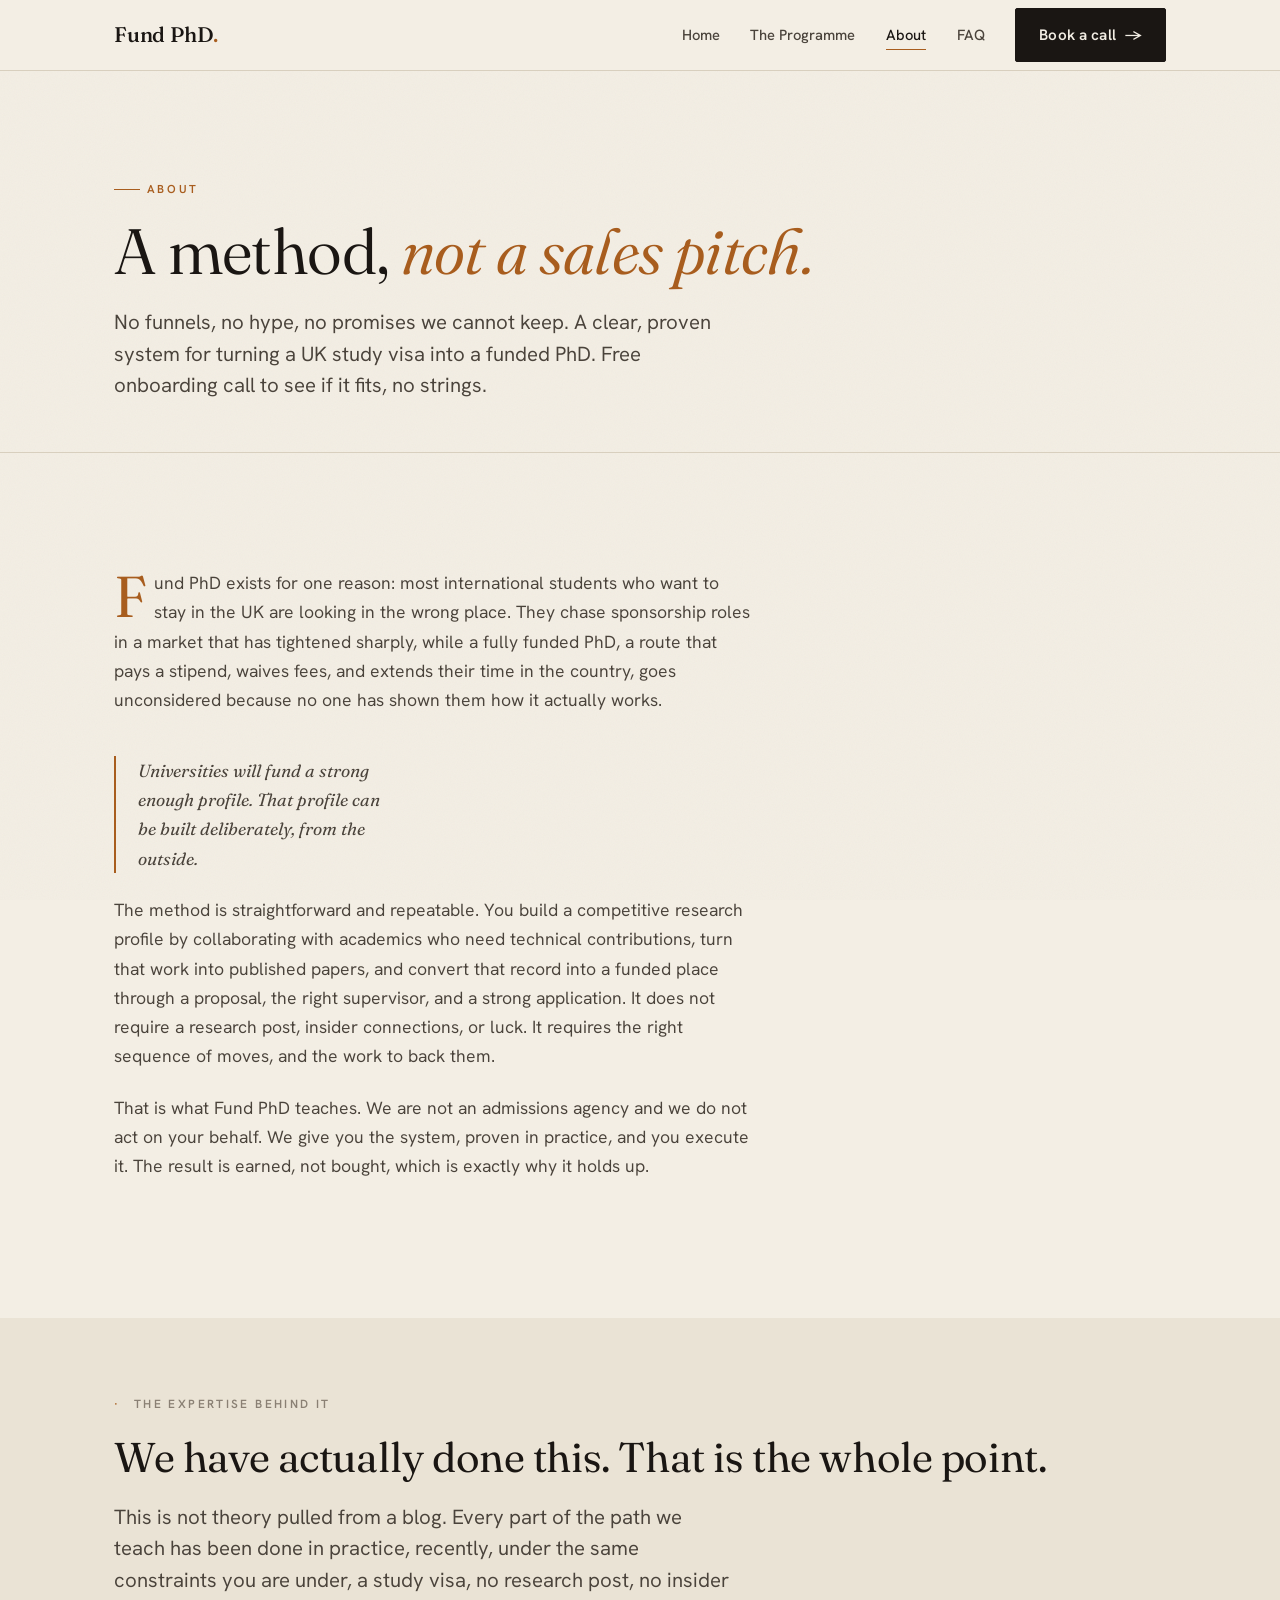
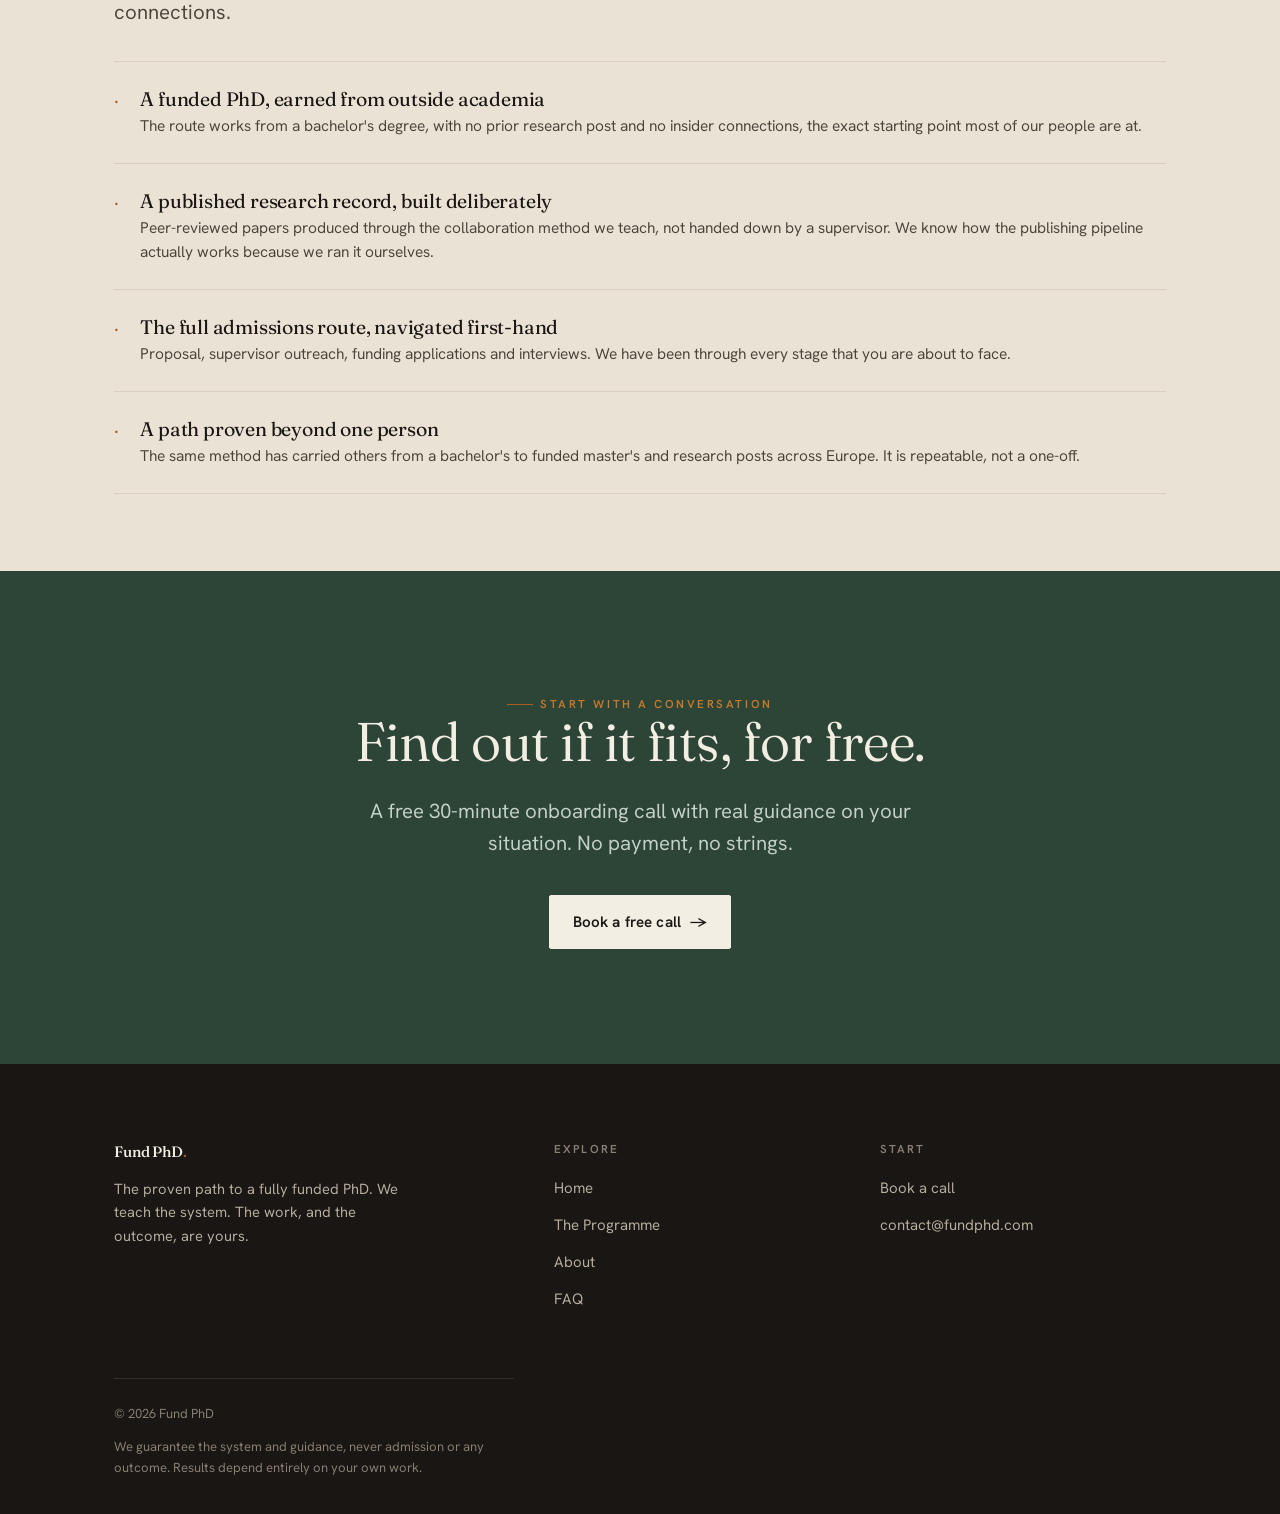
==== about.html @ c9955477 "setup" ====
<!DOCTYPE html>
<html lang="en">
<head>
<meta charset="UTF-8">
<meta name="viewport" content="width=device-width, initial-scale=1.0">
<link rel="icon" type="image/svg+xml" href="favicon.svg">
<title>About — Fund PhD</title>
<meta name="description" content="We were where you are. Post-study visa, no sponsorship, thinking about going home. Here is what we did instead.">
<link rel="preconnect" href="https://fonts.googleapis.com">
<link rel="preconnect" href="https://fonts.gstatic.com" crossorigin>
<link href="https://fonts.googleapis.com/css2?family=Fraunces:ital,opsz,wght@0,9..144,300..600;1,9..144,300..600&family=Hanken+Grotesk:wght@300..700&display=swap" rel="stylesheet">
<link rel="stylesheet" href="styles.css">
</head>
<body>

<header class="site">
  <div class="wrap nav">
    <a href="index.html" class="brand">Fund PhD<b>.</b></a>
    <button class="nav-toggle" aria-label="Menu"><span></span><span></span><span></span></button>
    <ul class="nav-links">
      <li><a href="index.html" data-page="index.html">Home</a></li>
      <li><a href="programme.html" data-page="programme.html">The Programme</a></li>
      <li><a href="about.html" data-page="about.html">About</a></li>
      <li><a href="faq.html" data-page="faq.html">FAQ</a></li>
      <li><a href="book.html" class="btn">Book a call <span class="arw">→</span></a></li>
    </ul>
  </div>
</header>

<section class="phero">
  <div class="wrap">
    <span class="kicker reveal">About</span>
    <h1 class="reveal d1">A method, <em>not a sales pitch.</em></h1>
    <p class="lead reveal d2">No funnels, no hype, no promises we cannot keep. A clear, proven system for turning a UK study visa into a funded PhD. Free onboarding call to see if it fits, no strings.</p>
  </div>
</section>

<section class="pad">
  <div class="wrap">
    <div class="story reveal">
      <p><span class="drop">F</span>und PhD exists for one reason: most international students who want to stay in the UK are looking in the wrong place. They chase sponsorship roles in a market that has tightened sharply, while a fully funded PhD, a route that pays a stipend, waives fees, and extends their time in the country, goes unconsidered because no one has shown them how it actually works.</p>
      <p class="pullquote">Universities will fund a strong enough profile. That profile can be built deliberately, from the outside.</p>
      <p>The method is straightforward and repeatable. You build a competitive research profile by collaborating with academics who need technical contributions, turn that work into published papers, and convert that record into a funded place through a proposal, the right supervisor, and a strong application. It does not require a research post, insider connections, or luck. It requires the right sequence of moves, and the work to back them.</p>
      <p>That is what Fund PhD teaches. We are not an admissions agency and we do not act on your behalf. We give you the system, proven in practice, and you execute it. The result is earned, not bought, which is exactly why it holds up.</p>
    </div>
  </div>
</section>

<section class="pad-sm" style="background:var(--paper-deep)">
  <div class="wrap">
    <span class="sec-label reveal"><span class="num">·</span> The expertise behind it</span>
    <h2 class="reveal d1" style="margin-bottom:1.4rem;font-size:clamp(1.8rem,3.6vw,2.6rem)">We have actually done this. That is the whole point.</h2>
    <p class="lead reveal d1" style="margin-bottom:2rem">This is not theory pulled from a blog. Every part of the path we teach has been done in practice, recently, under the same constraints you are under, a study visa, no research post, no insider connections.</p>
    <ul class="deliv reveal d1">
      <li><span class="n">·</span><div><h4>A funded PhD, earned from outside academia</h4><p>The route works from a bachelor's degree, with no prior research post and no insider connections, the exact starting point most of our people are at.</p></div></li>
      <li><span class="n">·</span><div><h4>A published research record, built deliberately</h4><p>Peer-reviewed papers produced through the collaboration method we teach, not handed down by a supervisor. We know how the publishing pipeline actually works because we ran it ourselves.</p></div></li>
      <li><span class="n">·</span><div><h4>The full admissions route, navigated first-hand</h4><p>Proposal, supervisor outreach, funding applications and interviews. We have been through every stage that you are about to face.</p></div></li>
      <li><span class="n">·</span><div><h4>A path proven beyond one person</h4><p>The same method has carried others from a bachelor's to funded master's and research posts across Europe. It is repeatable, not a one-off.</p></div></li>
    </ul>
  </div>
</section>

<section class="ctaband pad">
  <div class="wrap reveal">
    <span class="kicker" style="color:var(--accent-hi);justify-content:center">Start with a conversation</span>
    <h2>Find out if it fits, for free.</h2>
    <p class="lead">A free 30-minute onboarding call with real guidance on your situation. No payment, no strings.</p>
    <a href="book.html" class="btn">Book a free call <span class="arw">→</span></a>
  </div>
</section>

<footer class="site">
  <div class="wrap">
    <div>
      <a href="index.html" class="brand">Fund PhD<b>.</b></a>
      <p>The proven path to a fully funded PhD. We teach the system. The work, and the outcome, are yours.</p>
    </div>
    <div><h5>Explore</h5><ul>
      <li><a href="index.html">Home</a></li>
      <li><a href="programme.html">The Programme</a></li>
      <li><a href="about.html">About</a></li>
      <li><a href="faq.html">FAQ</a></li>
    </ul></div>
    <div><h5>Start</h5><ul>
      <li><a href="book.html">Book a call</a></li>
      <li><a href="mailto:contact@fundphd.com">contact@fundphd.com</a></li>
    </ul></div>
  </div>
  <div class="wrap"><div class="foot-base">
    <span>© <span id="yr"></span> Fund PhD</span>
    <span class="disc">We guarantee the system and guidance, never admission or any outcome. Results depend entirely on your own work.</span>
  </div></div>
</footer>

<script>document.getElementById('yr').textContent=new Date().getFullYear();</script>
<script src="main.js"></script>
</body>
</html>
---- styles.css ----
/* =========================================================
   [BRAND] — shared stylesheet
   Aesthetic: calm, editorial, dignified. The opposite of
   sales-bro. Paper background, warm ink, single saffron accent.
   ========================================================= */

:root {
  --paper:      #F3EEE4;
  --paper-deep: #EAE3D5;
  --ink:        #1A1613;
  --ink-soft:   #4A433B;
  --ink-faint:  #8A8074;
  --line:       #D8CFBE;
  --accent:     #A85D1E;   /* saffron / ochre */
  --accent-hi:  #C6792E;
  --green:      #2C4537;   /* sparingly used */
  --maxw:       1180px;
  --gutter:     clamp(20px, 5vw, 64px);
}

* { box-sizing: border-box; margin: 0; padding: 0; }

html { scroll-behavior: smooth; -webkit-text-size-adjust: 100%; }

body {
  font-family: "Hanken Grotesk", system-ui, sans-serif;
  background: var(--paper);
  color: var(--ink);
  font-size: 17px;
  line-height: 1.6;
  font-weight: 380;
  -webkit-font-smoothing: antialiased;
  position: relative;
  overflow-x: hidden;
}

/* faint paper grain */
body::before {
  content: "";
  position: fixed;
  inset: 0;
  pointer-events: none;
  z-index: 1;
  opacity: 0.04;
  background-image: url("data:image/svg+xml,%3Csvg xmlns='http://www.w3.org/2000/svg' width='180' height='180'%3E%3Cfilter id='n'%3E%3CfeTurbulence type='fractalNoise' baseFrequency='0.85' numOctaves='3'/%3E%3C/filter%3E%3Crect width='100%25' height='100%25' filter='url(%23n)'/%3E%3C/svg%3E");
}

::selection { background: var(--accent); color: var(--paper); }

/* ---------- typography ---------- */

h1, h2, h3, h4 {
  font-family: "Fraunces", Georgia, serif;
  font-weight: 380;
  line-height: 1.04;
  letter-spacing: -0.01em;
  color: var(--ink);
}

.serif { font-family: "Fraunces", Georgia, serif; }

.kicker {
  font-family: "Hanken Grotesk", sans-serif;
  font-size: 0.72rem;
  font-weight: 600;
  letter-spacing: 0.22em;
  text-transform: uppercase;
  color: var(--accent);
  display: inline-flex;
  align-items: center;
  gap: 0.6em;
}
.kicker::before {
  content: "";
  width: 26px;
  height: 1px;
  background: var(--accent);
  display: inline-block;
}

.lead {
  font-size: clamp(1.05rem, 1.6vw, 1.28rem);
  color: var(--ink-soft);
  line-height: 1.55;
  max-width: 56ch;
}

a { color: var(--accent); text-decoration: none; }
a:hover { color: var(--accent-hi); }

.wrap {
  max-width: var(--maxw);
  margin: 0 auto;
  padding-left: var(--gutter);
  padding-right: var(--gutter);
  position: relative;
  z-index: 2;
}

/* ---------- buttons ---------- */

.btn {
  display: inline-flex;
  align-items: center;
  gap: 0.6em;
  font-family: "Hanken Grotesk", sans-serif;
  font-size: 0.95rem;
  font-weight: 600;
  letter-spacing: 0.01em;
  padding: 0.92em 1.5em;
  border: 1px solid var(--ink);
  background: var(--ink);
  color: var(--paper);
  border-radius: 2px;
  cursor: pointer;
  transition: transform .25s ease, background .25s ease, color .25s ease;
}
.btn:hover { background: var(--accent); border-color: var(--accent); color: var(--paper); transform: translateY(-2px); }
.btn .arw { transition: transform .25s ease; }
.btn:hover .arw { transform: translateX(4px); }

.btn-ghost {
  background: transparent;
  color: var(--ink);
}
.btn-ghost:hover { background: var(--ink); color: var(--paper); }

/* ---------- header ---------- */

header.site {
  position: sticky;
  top: 0;
  z-index: 50;
  background: color-mix(in srgb, var(--paper) 88%, transparent);
  backdrop-filter: blur(10px);
  border-bottom: 1px solid var(--line);
}
.nav {
  display: flex;
  align-items: center;
  justify-content: space-between;
  height: 70px;
}
.brand {
  font-family: "Fraunces", serif;
  font-size: 1.32rem;
  font-weight: 500;
  letter-spacing: -0.01em;
  color: var(--ink);
}
.brand b { color: var(--accent); font-weight: 500; }
.nav-links {
  display: flex;
  align-items: center;
  gap: clamp(14px, 2.4vw, 34px);
  list-style: none;
}
.nav-links a:not(.btn) {
  color: var(--ink-soft);
  font-size: 0.92rem;
  font-weight: 500;
  position: relative;
}
.nav-links a:not(.btn):hover { color: var(--ink); }
.nav-links a.active:not(.btn) { color: var(--ink); }
.nav-links a.active:not(.btn)::after {
  content: "";
  position: absolute;
  left: 0; right: 0; bottom: -6px;
  height: 1.5px;
  background: var(--accent);
}
.nav-toggle { display: none; background: none; border: none; cursor: pointer; padding: 8px; }
.nav-toggle span { display: block; width: 24px; height: 2px; background: var(--ink); margin: 5px 0; transition: .3s; }

/* ---------- sections ---------- */

section { position: relative; z-index: 2; }

.pad      { padding: clamp(64px, 9vw, 130px) 0; }
.pad-sm   { padding: clamp(48px, 6vw, 84px) 0; }

.sec-label {
  font-size: 0.74rem;
  font-weight: 600;
  letter-spacing: 0.2em;
  text-transform: uppercase;
  color: var(--ink-faint);
  margin-bottom: 1.4rem;
  display: block;
}
.sec-label .num { color: var(--accent); margin-right: 0.7em; }

/* ---------- hero ---------- */

.hero { padding: clamp(56px, 11vw, 120px) 0 clamp(48px, 8vw, 96px); }
.hero h1 {
  font-size: clamp(2.6rem, 7.2vw, 5.4rem);
  font-weight: 360;
  max-width: 16ch;
  margin-bottom: 1.6rem;
}
.hero h1 em { font-style: italic; color: var(--accent); }
.hero .lead { margin-bottom: 2.4rem; }
.hero-cta { display: flex; flex-wrap: wrap; gap: 14px; align-items: center; }
.hero-note { font-size: 0.86rem; color: var(--ink-faint); margin-top: 1.6rem; }

/* ---------- problem strip ---------- */

.problem { background: var(--ink); color: var(--paper); }
.problem h2 { color: var(--paper); font-size: clamp(1.7rem, 3.4vw, 2.7rem); max-width: 20ch; font-weight: 340; }
.problem .lead { color: #C9C0B2; margin-top: 1.4rem; }
.problem .kicker { color: var(--accent-hi); }
.problem .kicker::before { background: var(--accent-hi); }

/* ---------- two col ---------- */

.grid2 {
  display: grid;
  grid-template-columns: 0.85fr 1.15fr;
  gap: clamp(32px, 6vw, 90px);
  align-items: start;
}
.grid2 h2 { font-size: clamp(1.9rem, 4vw, 3rem); font-weight: 350; }

/* ---------- deliverables list ---------- */

.deliv { list-style: none; border-top: 1px solid var(--line); }
.deliv li {
  display: grid;
  grid-template-columns: auto 1fr;
  gap: 1.4rem;
  padding: 1.5rem 0;
  border-bottom: 1px solid var(--line);
  align-items: baseline;
}
.deliv .n {
  font-family: "Fraunces", serif;
  font-size: 1.1rem;
  color: var(--accent);
  font-variant-numeric: tabular-nums;
}
.deliv h4 { font-size: 1.22rem; font-weight: 400; margin-bottom: 0.3rem; }
.deliv p { color: var(--ink-soft); font-size: 0.97rem; }

/* ---------- honesty wedge ---------- */

.wedge {
  background: var(--paper-deep);
  border: 1px solid var(--line);
  border-radius: 3px;
  padding: clamp(34px, 5vw, 64px);
}
.wedge .big {
  font-family: "Fraunces", serif;
  font-size: clamp(1.5rem, 3.2vw, 2.3rem);
  font-weight: 350;
  line-height: 1.2;
  max-width: 24ch;
}
.wedge .big em { font-style: italic; color: var(--accent); }

/* ---------- for / not for ---------- */

.cols2 { display: grid; grid-template-columns: 1fr 1fr; gap: clamp(24px, 4vw, 48px); }
.fcard { padding: clamp(26px, 3vw, 38px); border-radius: 3px; border: 1px solid var(--line); }
.fcard.for  { background: #fff; }
.fcard.not  { background: transparent; }
.fcard h3 { font-size: 1.3rem; margin-bottom: 1.2rem; font-weight: 420; }
.fcard ul { list-style: none; }
.fcard li { padding: 0.55rem 0 0.55rem 1.7rem; position: relative; color: var(--ink-soft); font-size: 0.98rem; border-bottom: 1px dotted var(--line); }
.fcard li:last-child { border-bottom: none; }
.fcard.for  li::before { content: "→"; position: absolute; left: 0; color: var(--accent); }
.fcard.not  li::before { content: "×"; position: absolute; left: 0; color: var(--ink-faint); }

/* ---------- price ---------- */

.price-wrap { text-align: center; }
.price-num {
  font-family: "Fraunces", serif;
  font-size: clamp(3.4rem, 9vw, 6rem);
  font-weight: 350;
  line-height: 1;
  letter-spacing: -0.02em;
}
.price-num small { font-size: 0.32em; color: var(--ink-faint); font-weight: 400; vertical-align: super; }
.price-vs { color: var(--ink-soft); max-width: 46ch; margin: 1.6rem auto 0; }

/* ---------- CTA band ---------- */

.ctaband { background: var(--green); color: var(--paper); text-align: center; }
.ctaband h2 { color: var(--paper); font-size: clamp(2rem, 4.6vw, 3.4rem); font-weight: 350; max-width: 18ch; margin: 0 auto 1.6rem; }
.ctaband .lead { color: #C5D2C9; margin: 0 auto 2.2rem; }
.ctaband .btn { background: var(--paper); color: var(--ink); border-color: var(--paper); }
.ctaband .btn:hover { background: var(--accent); color: var(--paper); border-color: var(--accent); }

/* ---------- footer ---------- */

footer.site {
  background: var(--ink);
  color: #B9B0A2;
  padding: clamp(48px, 6vw, 76px) 0 36px;
}
footer.site .wrap { display: grid; grid-template-columns: 1.4fr 1fr 1fr; gap: 40px; }
footer.site .brand { color: var(--paper); display: block; margin-bottom: 0.8rem; }
footer.site p { font-size: 0.92rem; max-width: 36ch; }
footer.site h5 { font-size: 0.72rem; letter-spacing: 0.18em; text-transform: uppercase; color: var(--ink-faint); margin-bottom: 1rem; font-family: "Hanken Grotesk", sans-serif; font-weight: 600; }
footer.site ul { list-style: none; }
footer.site li { margin-bottom: 0.6rem; }
footer.site a { color: #B9B0A2; font-size: 0.94rem; }
footer.site a:hover { color: var(--paper); }
.foot-base {
  border-top: 1px solid #34302A;
  margin-top: clamp(36px, 5vw, 56px);
  padding-top: 24px;
  display: flex;
  justify-content: space-between;
  flex-wrap: wrap;
  gap: 12px;
  font-size: 0.82rem;
  color: var(--ink-faint);
}
.foot-base .disc { max-width: 60ch; }

/* ---------- page hero (inner pages) ---------- */

.phero { padding: clamp(56px, 8vw, 100px) 0 clamp(30px, 4vw, 50px); border-bottom: 1px solid var(--line); }
.phero h1 { font-size: clamp(2.3rem, 5.6vw, 4rem); font-weight: 350; max-width: 18ch; margin: 1.2rem 0 1.4rem; }
.phero h1 em { font-style: italic; color: var(--accent); }

/* ---------- programme weeks ---------- */

.phase { border-top: 1px solid var(--line); padding: clamp(28px, 4vw, 44px) 0; display: grid; grid-template-columns: 0.5fr 1.5fr; gap: clamp(20px, 4vw, 56px); }
.phase:last-child { border-bottom: 1px solid var(--line); }
.phase .wk { font-family: "Fraunces", serif; font-size: clamp(1.1rem, 2vw, 1.4rem); color: var(--ink); }
.phase .wk small { display: block; color: var(--accent); font-family: "Hanken Grotesk"; font-size: 0.72rem; letter-spacing: 0.16em; text-transform: uppercase; font-weight: 600; margin-bottom: 0.4rem; }
.phase h3 { font-size: 1.4rem; font-weight: 400; margin-bottom: 0.7rem; }
.phase p { color: var(--ink-soft); max-width: 60ch; }
.phase ul { margin-top: 0.9rem; list-style: none; }
.phase ul li { padding: 0.3rem 0 0.3rem 1.5rem; position: relative; color: var(--ink-soft); font-size: 0.96rem; }
.phase ul li::before { content: "—"; position: absolute; left: 0; color: var(--accent); }

/* ---------- about ---------- */

.story { max-width: 64ch; }
.story p { margin-bottom: 1.4rem; font-size: 1.1rem; color: var(--ink-soft); line-height: 1.66; }
.story p .drop { float: left; font-family: "Fraunces", serif; font-size: 3.6rem; line-height: 0.8; padding: 0.1em 0.12em 0 0; color: var(--accent); }
.pullquote { font-family: "Fraunces", serif; font-style: italic; font-size: clamp(1.5rem, 3.2vw, 2.2rem); line-height: 1.25; color: var(--ink); border-left: 2px solid var(--accent); padding-left: 1.4rem; margin: 2.6rem 0; max-width: 26ch; }
.founder-card { display: grid; grid-template-columns: 80px 1fr; gap: 22px; align-items: center; padding: 1.8rem 0; border-top: 1px solid var(--line); }
.founder-card .avatar { width: 80px; height: 80px; border-radius: 50%; background: var(--paper-deep); border: 1px solid var(--line); display: flex; align-items: center; justify-content: center; font-family: "Fraunces", serif; font-size: 1.6rem; color: var(--accent); }
.founder-card h4 { font-size: 1.2rem; font-weight: 440; }
.founder-card .role { color: var(--ink-faint); font-size: 0.86rem; letter-spacing: 0.12em; text-transform: uppercase; margin-bottom: 0.5rem; }
.founder-card p { font-size: 0.98rem; color: var(--ink-soft); }

/* ---------- faq ---------- */

.faq { border-top: 1px solid var(--line); }
.faq details { border-bottom: 1px solid var(--line); padding: 0; }
.faq summary {
  list-style: none; cursor: pointer; padding: 1.5rem 0; display: flex;
  justify-content: space-between; align-items: center; gap: 20px;
  font-family: "Fraunces", serif; font-size: clamp(1.1rem, 2vw, 1.4rem); font-weight: 400;
}
.faq summary::-webkit-details-marker { display: none; }
.faq summary .ic { flex: none; width: 26px; height: 26px; position: relative; transition: transform .3s ease; }
.faq summary .ic::before, .faq summary .ic::after { content: ""; position: absolute; background: var(--accent); }
.faq summary .ic::before { top: 12px; left: 4px; right: 4px; height: 2px; }
.faq summary .ic::after { left: 12px; top: 4px; bottom: 4px; width: 2px; transition: opacity .3s; }
.faq details[open] summary .ic::after { opacity: 0; }
.faq details[open] summary .ic { transform: rotate(180deg); }
.faq .ans { padding: 0 0 1.6rem; color: var(--ink-soft); max-width: 64ch; line-height: 1.66; }
.faq .ans p + p { margin-top: 0.9rem; }

/* ---------- book ---------- */

.bookcard { background: #fff; border: 1px solid var(--line); border-radius: 3px; padding: clamp(32px, 5vw, 60px); max-width: 720px; }
.bookcard h2 { font-size: clamp(1.8rem, 3.6vw, 2.6rem); font-weight: 360; margin-bottom: 1.2rem; }
.book-list { list-style: none; margin: 1.8rem 0 2.2rem; }
.book-list li { padding: 0.6rem 0 0.6rem 1.8rem; position: relative; color: var(--ink-soft); border-bottom: 1px solid var(--line); }
.book-list li::before { content: "✓"; position: absolute; left: 0; color: var(--green); font-weight: 700; }

/* ---------- reveal animation ---------- */

.reveal { opacity: 0; transform: translateY(22px); transition: opacity .8s ease, transform .8s ease; }
.reveal.in { opacity: 1; transform: none; }
.d1 { transition-delay: .08s; } .d2 { transition-delay: .16s; } .d3 { transition-delay: .24s; } .d4 { transition-delay: .32s; }

@media (prefers-reduced-motion: reduce) {
  .reveal { opacity: 1; transform: none; transition: none; }
  html { scroll-behavior: auto; }
}

/* ---------- responsive ---------- */

@media (max-width: 860px) {
  .nav-links {
    position: fixed; inset: 70px 0 auto 0;
    background: var(--paper);
    flex-direction: column;
    align-items: flex-start;
    gap: 0;
    padding: 10px var(--gutter) 24px;
    border-bottom: 1px solid var(--line);
    transform: translateY(-120%);
    transition: transform .35s ease;
    box-shadow: 0 20px 30px -20px rgba(0,0,0,.25);
  }
  .nav-links.open { transform: translateY(0); }
  .nav-links li { width: 100%; }
  .nav-links a:not(.btn) { display: block; padding: 14px 0; border-bottom: 1px solid var(--line); width: 100%; }
  .nav-links li:last-child { margin-top: 14px; }
  .nav-links .btn { width: 100%; justify-content: center; }
  .nav-toggle { display: block; }
  .grid2, .cols2, .phase, footer.site .wrap { grid-template-columns: 1fr; }
  .founder-card { grid-template-columns: 64px 1fr; }
  .founder-card .avatar { width: 64px; height: 64px; }
}
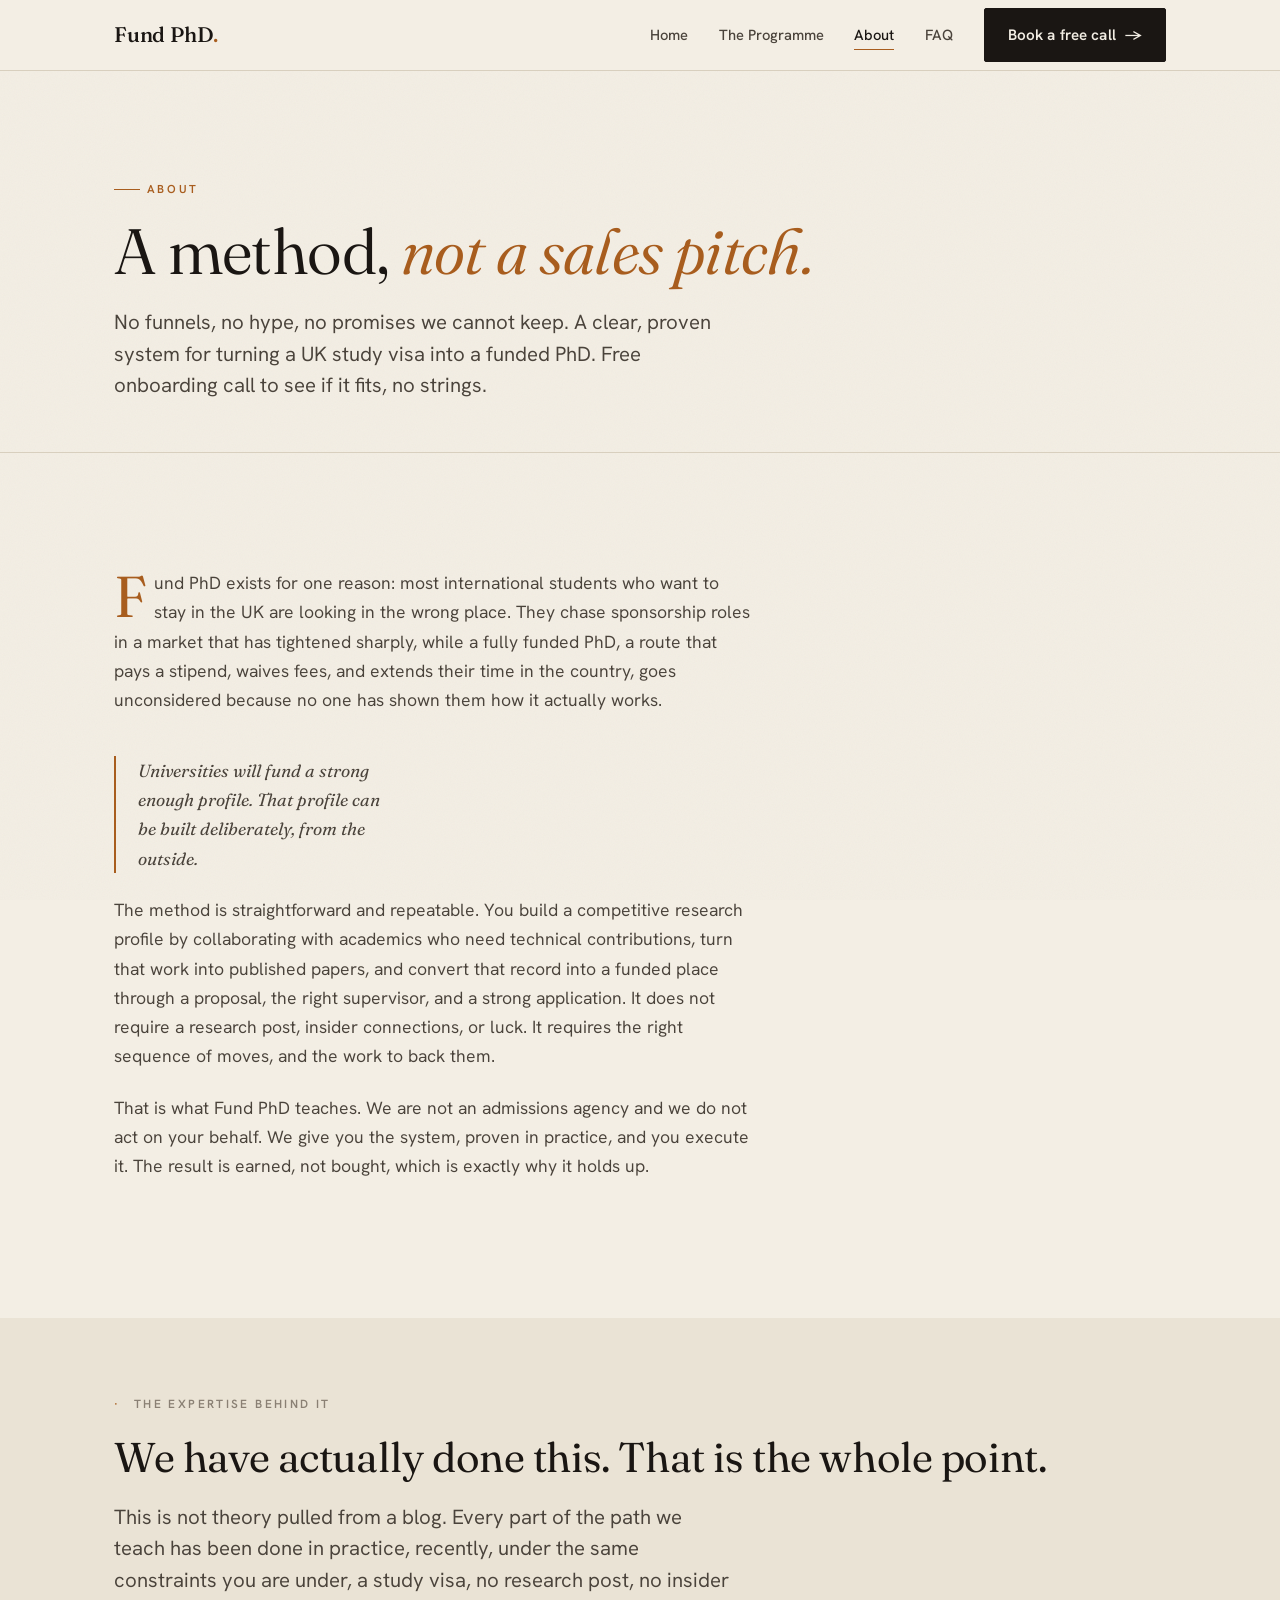
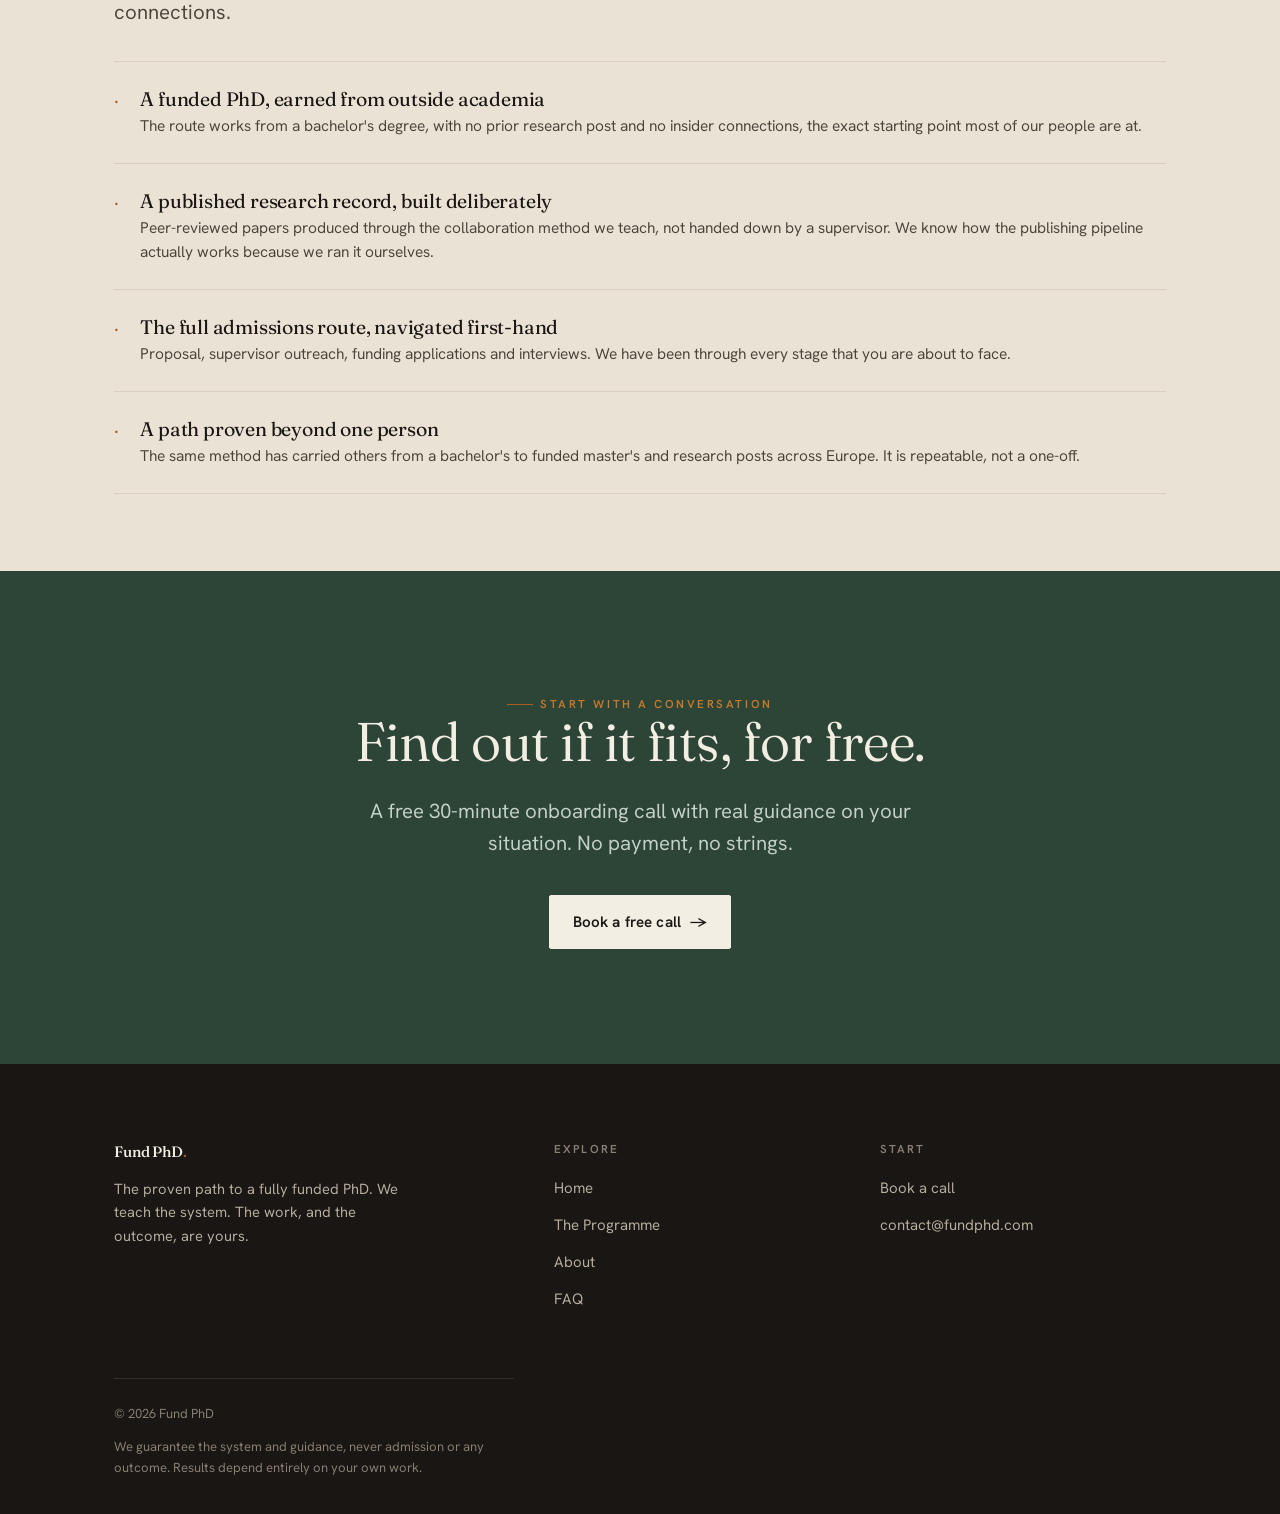
==== commit b383973c: "Add files via upload setup" ====
--- a/about.html
+++ b/about.html
@@ -22,7 +22,7 @@
       <li><a href="programme.html" data-page="programme.html">The Programme</a></li>
       <li><a href="about.html" data-page="about.html">About</a></li>
       <li><a href="faq.html" data-page="faq.html">FAQ</a></li>
-      <li><a href="book.html" class="btn">Book a call <span class="arw">→</span></a></li>
+      <li><a href="book.html" class="btn">Book a free call <span class="arw">→</span></a></li>
     </ul>
   </div>
 </header>
@@ -93,6 +93,13 @@
 </footer>
 
 <script>document.getElementById('yr').textContent=new Date().getFullYear();</script>
+<div class="callpop" id="callpop">
+  <button class="close" aria-label="Close">&times;</button>
+  <span class="pk">Free 30-min counselling call</span>
+  <h4>See if the funded-PhD route is right for you.</h4>
+  <p>No payment, no obligation. We get to know your situation and decide together if it is a fit.</p>
+  <a href="book.html" class="btn">Book a free call <span class="arw">&rarr;</span></a>
+</div>
 <script src="main.js"></script>
 </body>
 </html>
--- a/styles.css
+++ b/styles.css
@@ -415,3 +415,26 @@
   .founder-card { grid-template-columns: 64px 1fr; }
   .founder-card .avatar { width: 64px; height: 64px; }
 }
+
+/* ---------- floating book-a-call popup ---------- */
+.callpop{
+  position:fixed; right:22px; bottom:22px; z-index:120;
+  width:min(330px, calc(100vw - 36px));
+  background:#fff; border:1px solid var(--line); border-radius:10px;
+  box-shadow:0 22px 50px -20px rgba(26,22,19,.45);
+  padding:20px 20px 18px; transform:translateY(140%); opacity:0;
+  transition:transform .55s cubic-bezier(.2,.8,.2,1), opacity .55s ease;
+}
+.callpop.in{ transform:translateY(0); opacity:1; }
+.callpop .close{
+  position:absolute; top:9px; right:11px; width:24px; height:24px;
+  border:none; background:none; cursor:pointer; color:var(--ink-faint);
+  font-size:20px; line-height:1; border-radius:50%;
+}
+.callpop .close:hover{ color:var(--ink); background:var(--paper-deep); }
+.callpop .pk{ font-size:.66rem; font-weight:600; letter-spacing:.18em; text-transform:uppercase; color:var(--accent); display:block; margin-bottom:.5rem; }
+.callpop h4{ font-family:"Fraunces",serif; font-size:1.18rem; font-weight:420; line-height:1.15; margin-bottom:.5rem; }
+.callpop p{ font-size:.88rem; color:var(--ink-soft); line-height:1.5; margin-bottom:1rem; }
+.callpop .btn{ width:100%; justify-content:center; padding:.78em 1em; font-size:.9rem; }
+@media (max-width:520px){ .callpop{ right:12px; left:12px; bottom:12px; width:auto; } }
+@media (prefers-reduced-motion:reduce){ .callpop{ transition:none; } }
